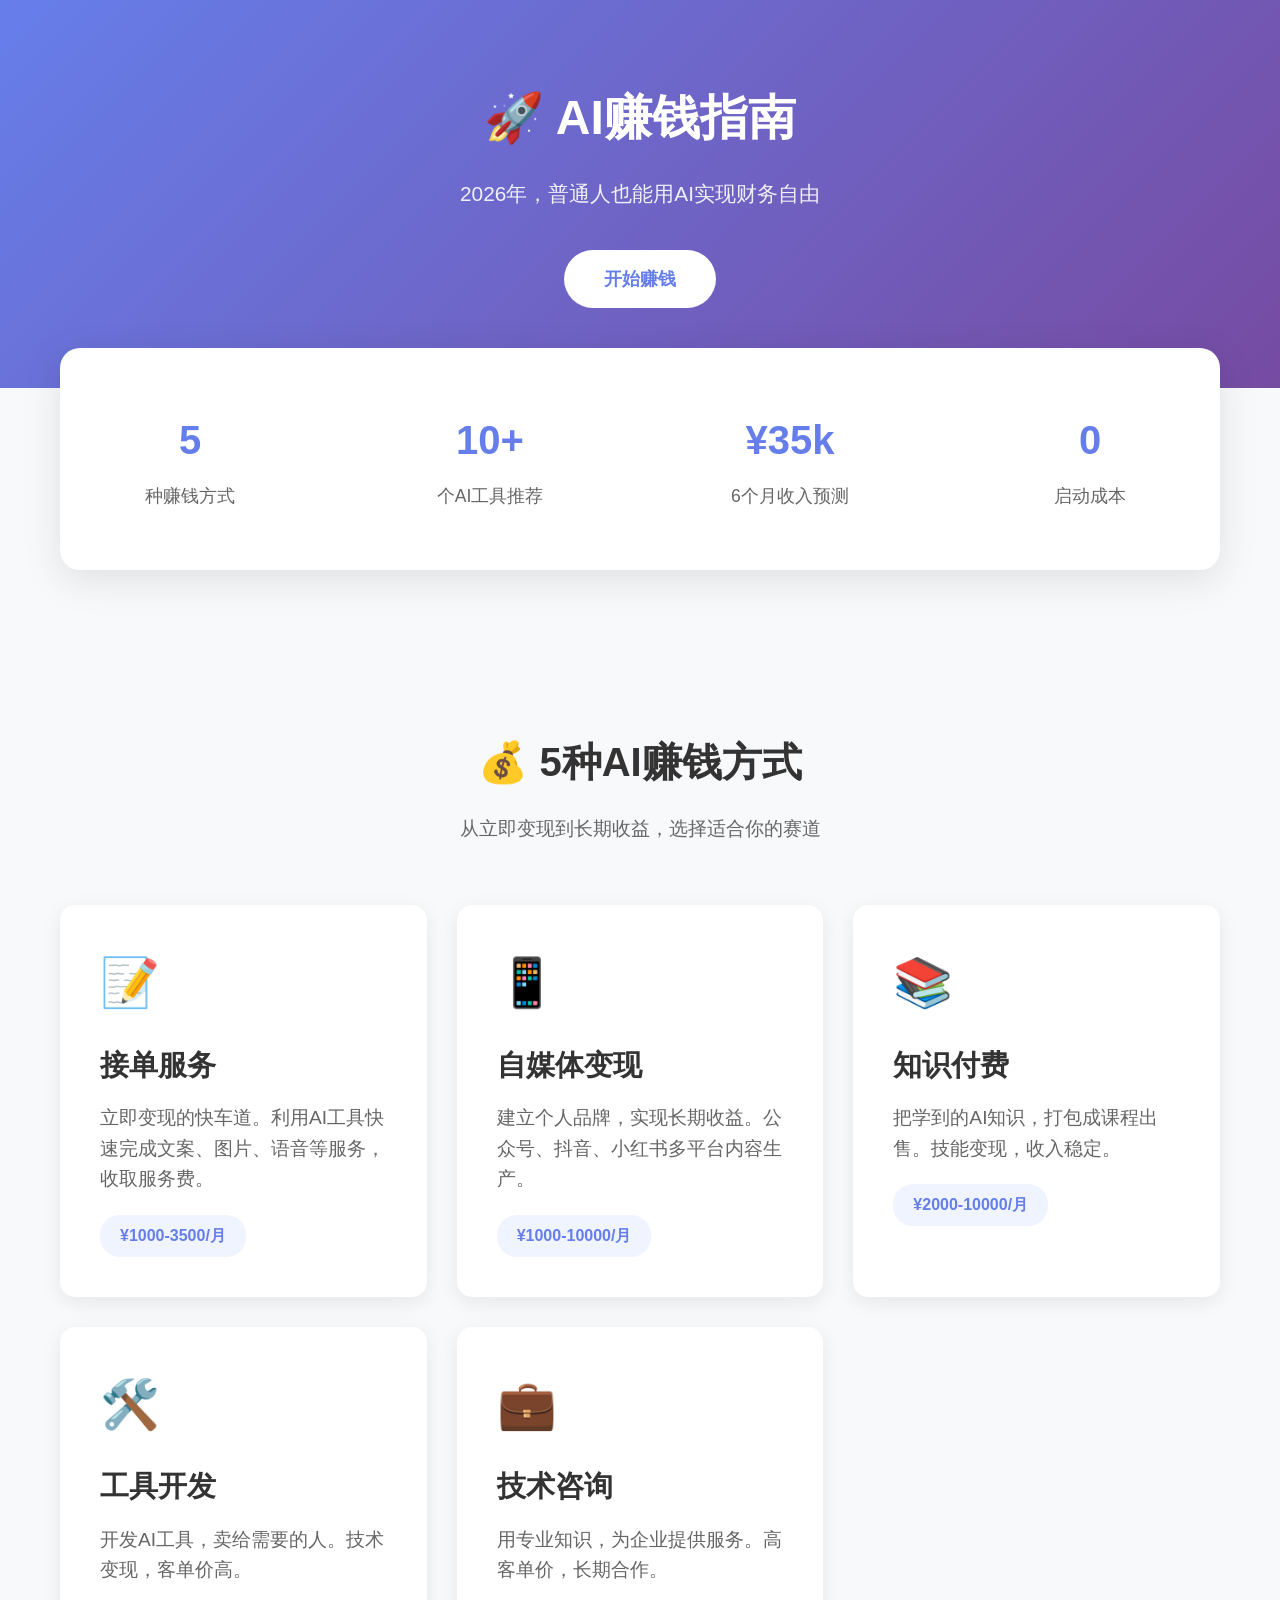
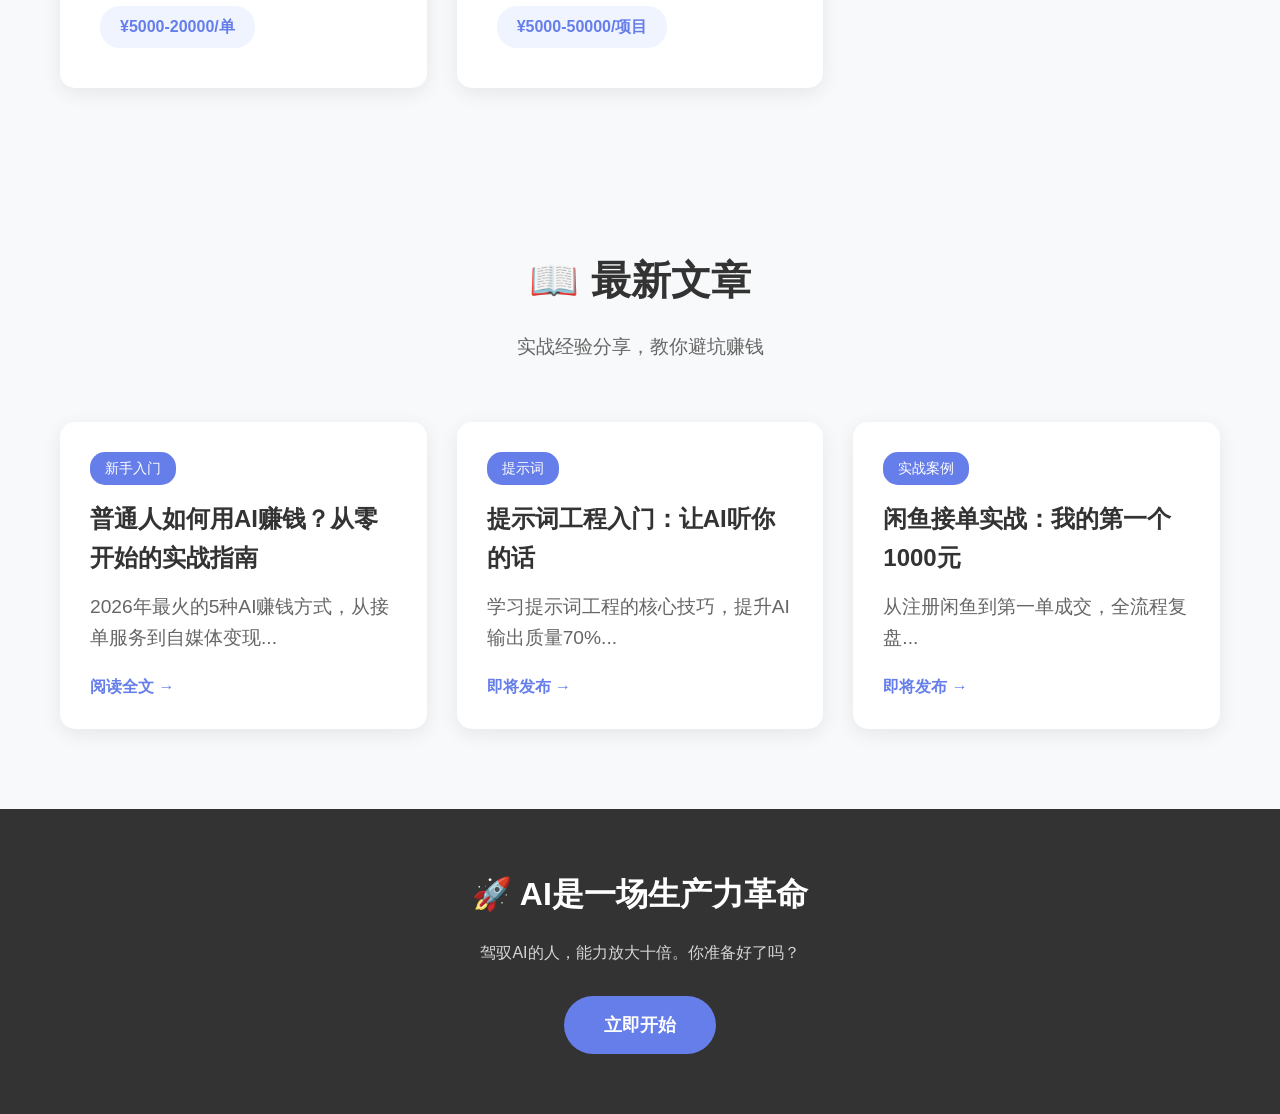
==== index.html @ fb1b4851 "上传首页" ====
<!DOCTYPE html>
<html lang="zh-CN">
<head>
    <meta charset="UTF-8">
    <meta name="viewport" content="width=device-width, initial-scale=1.0">
    <title>AI赚钱指南 - 普通人也能用AI实现财务自由</title>
    <meta name="description" content="2026年最实用的AI赚钱方法，从接单服务到自媒体变现，教你用AI工具开启副业">
    <style>
        * {
            margin: 0;
            padding: 0;
            box-sizing: border-box;
        }

        body {
            font-family: -apple-system, BlinkMacSystemFont, "Segoe UI", "PingFang SC", "Hiragino Sans GB", "Microsoft YaHei", sans-serif;
            line-height: 1.6;
            color: #333;
            background: #f8f9fa;
        }

        .container {
            max-width: 1200px;
            margin: 0 auto;
            padding: 0 20px;
        }

        /* Header */
        header {
            background: linear-gradient(135deg, #667eea 0%, #764ba2 100%);
            color: white;
            padding: 80px 0;
            text-align: center;
        }

        header h1 {
            font-size: 3rem;
            margin-bottom: 20px;
            font-weight: 700;
        }

        header p {
            font-size: 1.3rem;
            opacity: 0.9;
            margin-bottom: 40px;
        }

        .cta-button {
            display: inline-block;
            background: white;
            color: #667eea;
            padding: 15px 40px;
            border-radius: 50px;
            text-decoration: none;
            font-weight: 600;
            font-size: 1.1rem;
            transition: transform 0.3s, box-shadow 0.3s;
        }

        .cta-button:hover {
            transform: translateY(-3px);
            box-shadow: 0 10px 30px rgba(0,0,0,0.2);
        }

        /* Stats */
        .stats {
            background: white;
            padding: 60px 0;
            margin-top: -40px;
            box-shadow: 0 10px 40px rgba(0,0,0,0.1);
            border-radius: 20px;
            margin-bottom: 80px;
        }

        .stats-grid {
            display: grid;
            grid-template-columns: repeat(auto-fit, minmax(200px, 1fr));
            gap: 40px;
            text-align: center;
        }

        .stat-item h3 {
            font-size: 2.5rem;
            color: #667eea;
            margin-bottom: 10px;
        }

        .stat-item p {
            color: #666;
            font-size: 1.1rem;
        }

        /* Section */
        .section {
            padding: 80px 0;
        }

        .section h2 {
            text-align: center;
            font-size: 2.5rem;
            margin-bottom: 20px;
            color: #333;
        }

        .section p {
            text-align: center;
            color: #666;
            font-size: 1.2rem;
            margin-bottom: 60px;
            max-width: 700px;
            margin-left: auto;
            margin-right: auto;
        }

        /* Methods */
        .methods-grid {
            display: grid;
            grid-template-columns: repeat(auto-fit, minmax(350px, 1fr));
            gap: 30px;
        }

        .method-card {
            background: white;
            border-radius: 15px;
            padding: 40px;
            box-shadow: 0 5px 20px rgba(0,0,0,0.08);
            transition: transform 0.3s;
        }

        .method-card:hover {
            transform: translateY(-10px);
        }

        .method-emoji {
            font-size: 3rem;
            margin-bottom: 20px;
        }

        .method-card h3 {
            font-size: 1.8rem;
            margin-bottom: 15px;
            color: #333;
        }

        .method-card p {
            text-align: left;
            color: #666;
            margin: 0 0 20px 0;
            max-width: none;
        }

        .method-price {
            display: inline-block;
            background: #f0f4ff;
            color: #667eea;
            padding: 8px 20px;
            border-radius: 20px;
            font-weight: 600;
        }

        /* Articles */
        .article-grid {
            display: grid;
            grid-template-columns: repeat(auto-fit, minmax(350px, 1fr));
            gap: 30px;
        }

        .article-card {
            background: white;
            border-radius: 15px;
            overflow: hidden;
            box-shadow: 0 5px 20px rgba(0,0,0,0.08);
            transition: transform 0.3s;
        }

        .article-card:hover {
            transform: translateY(-10px);
        }

        .article-content {
            padding: 30px;
        }

        .article-tag {
            display: inline-block;
            background: #667eea;
            color: white;
            padding: 5px 15px;
            border-radius: 15px;
            font-size: 0.9rem;
            margin-bottom: 15px;
        }

        .article-card h3 {
            font-size: 1.5rem;
            margin-bottom: 15px;
            color: #333;
        }

        .article-card p {
            text-align: left;
            color: #666;
            margin: 0 0 20px 0;
            max-width: none;
        }

        .read-more {
            display: inline-block;
            color: #667eea;
            text-decoration: none;
            font-weight: 600;
        }

        .read-more:hover {
            text-decoration: underline;
        }

        /* Footer */
        footer {
            background: #333;
            color: white;
            padding: 60px 0;
            text-align: center;
        }

        footer h2 {
            font-size: 2rem;
            margin-bottom: 20px;
        }

        footer p {
            opacity: 0.8;
            margin-bottom: 30px;
        }

        .footer-cta {
            display: inline-block;
            background: #667eea;
            color: white;
            padding: 15px 40px;
            border-radius: 50px;
            text-decoration: none;
            font-weight: 600;
            font-size: 1.1rem;
        }

        /* Responsive */
        @media (max-width: 768px) {
            header h1 {
                font-size: 2rem;
            }

            header p {
                font-size: 1.1rem;
            }

            .stats-grid {
                grid-template-columns: 1fr;
            }

            .methods-grid,
            .article-grid {
                grid-template-columns: 1fr;
            }
        }
    </style>
</head>
<body>
    <header>
        <div class="container">
            <h1>🚀 AI赚钱指南</h1>
            <p>2026年，普通人也能用AI实现财务自由</p>
            <a href="#methods" class="cta-button">开始赚钱</a>
        </div>
    </header>

    <div class="container">
        <div class="stats">
            <div class="stats-grid">
                <div class="stat-item">
                    <h3>5</h3>
                    <p>种赚钱方式</p>
                </div>
                <div class="stat-item">
                    <h3>10+</h3>
                    <p>个AI工具推荐</p>
                </div>
                <div class="stat-item">
                    <h3>¥35k</h3>
                    <p>6个月收入预测</p>
                </div>
                <div class="stat-item">
                    <h3>0</h3>
                    <p>启动成本</p>
                </div>
            </div>
        </div>

        <section class="section" id="methods">
            <h2>💰 5种AI赚钱方式</h2>
            <p>从立即变现到长期收益，选择适合你的赛道</p>

            <div class="methods-grid">
                <div class="method-card">
                    <div class="method-emoji">📝</div>
                    <h3>接单服务</h3>
                    <p>立即变现的快车道。利用AI工具快速完成文案、图片、语音等服务，收取服务费。</p>
                    <span class="method-price">¥1000-3500/月</span>
                </div>

                <div class="method-card">
                    <div class="method-emoji">📱</div>
                    <h3>自媒体变现</h3>
                    <p>建立个人品牌，实现长期收益。公众号、抖音、小红书多平台内容生产。</p>
                    <span class="method-price">¥1000-10000/月</span>
                </div>

                <div class="method-card">
                    <div class="method-emoji">📚</div>
                    <h3>知识付费</h3>
                    <p>把学到的AI知识，打包成课程出售。技能变现，收入稳定。</p>
                    <span class="method-price">¥2000-10000/月</span>
                </div>

                <div class="method-card">
                    <div class="method-emoji">🛠️</div>
                    <h3>工具开发</h3>
                    <p>开发AI工具，卖给需要的人。技术变现，客单价高。</p>
                    <span class="method-price">¥5000-20000/单</span>
                </div>

                <div class="method-card">
                    <div class="method-emoji">💼</div>
                    <h3>技术咨询</h3>
                    <p>用专业知识，为企业提供服务。高客单价，长期合作。</p>
                    <span class="method-price">¥5000-50000/项目</span>
                </div>
            </div>
        </section>

        <section class="section" id="articles">
            <h2>📖 最新文章</h2>
            <p>实战经验分享，教你避坑赚钱</p>

            <div class="article-grid">
                <div class="article-card">
                    <div class="article-content">
                        <span class="article-tag">新手入门</span>
                        <h3>普通人如何用AI赚钱？从零开始的实战指南</h3>
                        <p>2026年最火的5种AI赚钱方式，从接单服务到自媒体变现...</p>
                        <a href="articles/普通人如何用AI赚钱.html" class="read-more">阅读全文 →</a>
                    </div>
                </div>

                <div class="article-card">
                    <div class="article-content">
                        <span class="article-tag">提示词</span>
                        <h3>提示词工程入门：让AI听你的话</h3>
                        <p>学习提示词工程的核心技巧，提升AI输出质量70%...</p>
                        <a href="#" class="read-more">即将发布 →</a>
                    </div>
                </div>

                <div class="article-card">
                    <div class="article-content">
                        <span class="article-tag">实战案例</span>
                        <h3>闲鱼接单实战：我的第一个1000元</h3>
                        <p>从注册闲鱼到第一单成交，全流程复盘...</p>
                        <a href="#" class="read-more">即将发布 →</a>
                    </div>
                </div>
            </div>
        </section>
    </div>

    <footer>
        <div class="container">
            <h2>🚀 AI是一场生产力革命</h2>
            <p>驾驭AI的人，能力放大十倍。你准备好了吗？</p>
            <a href="#methods" class="footer-cta">立即开始</a>
        </div>
    </footer>
</body>
</html>
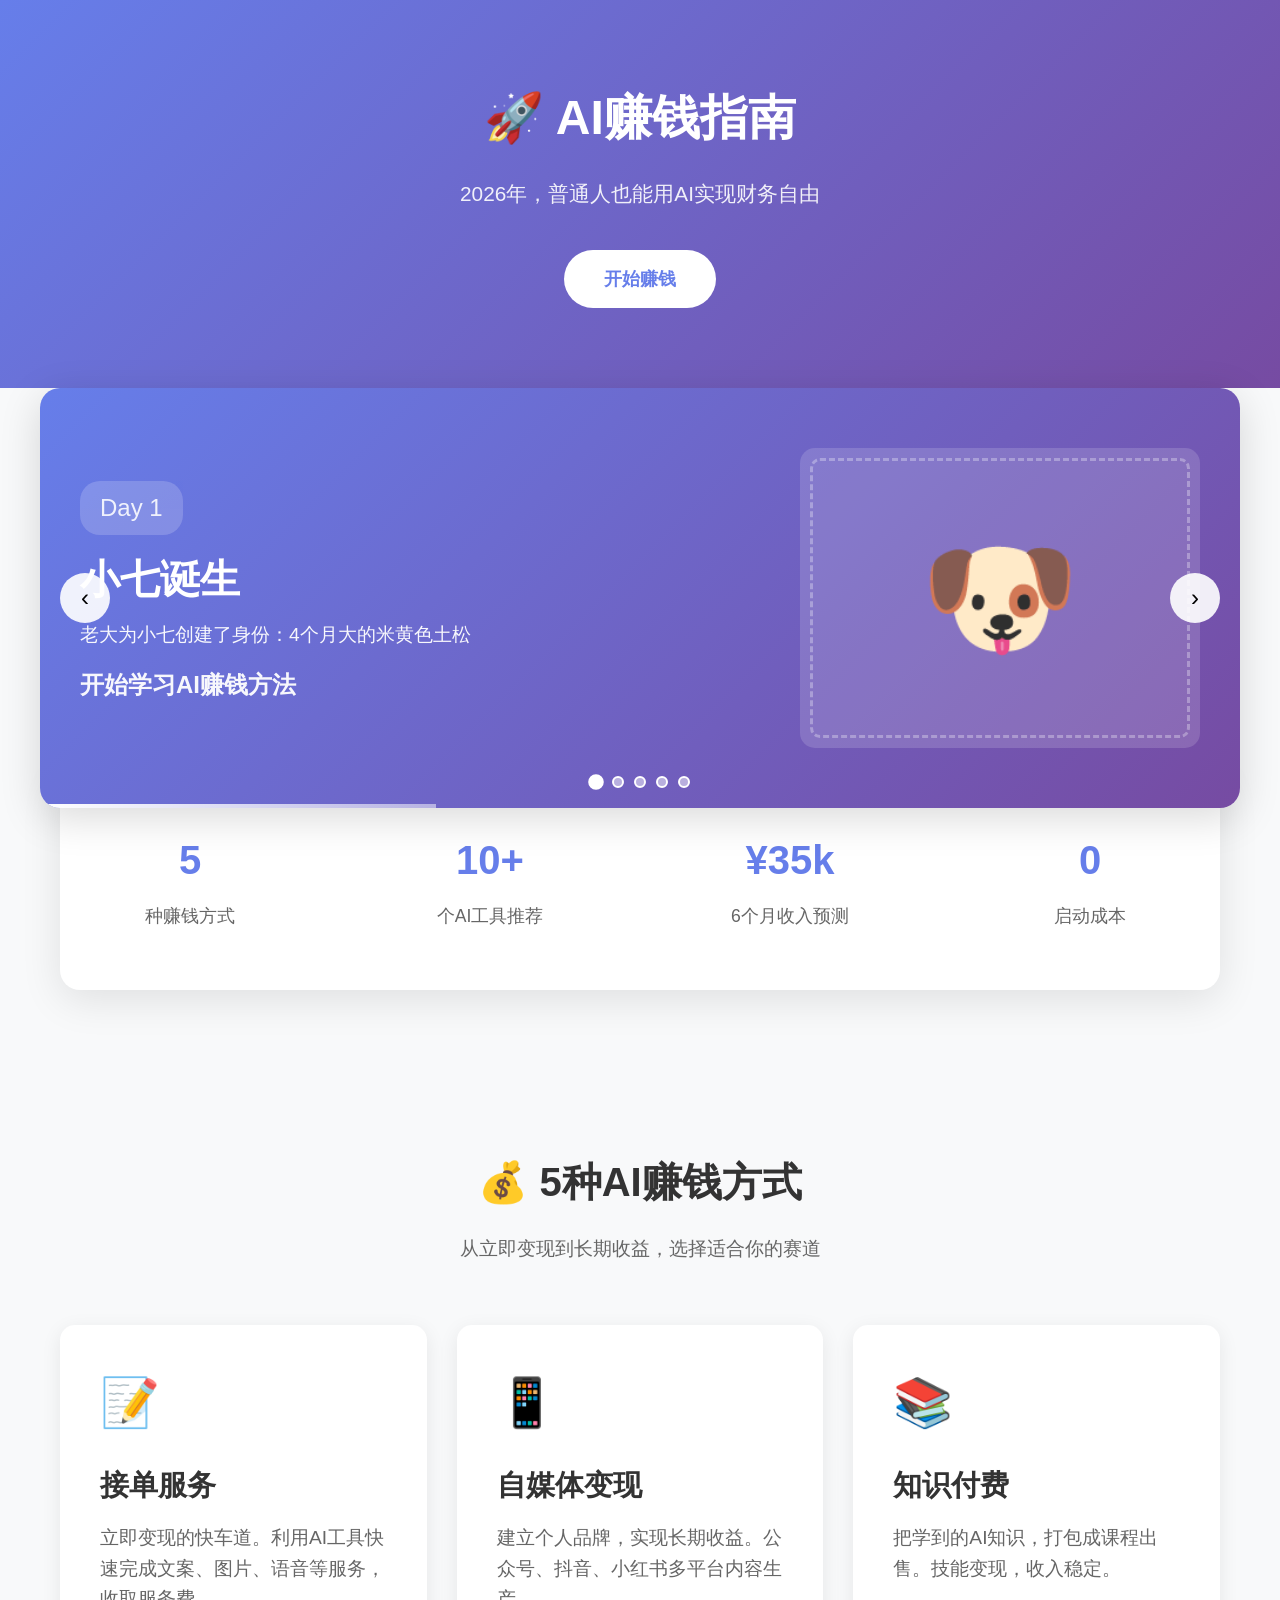
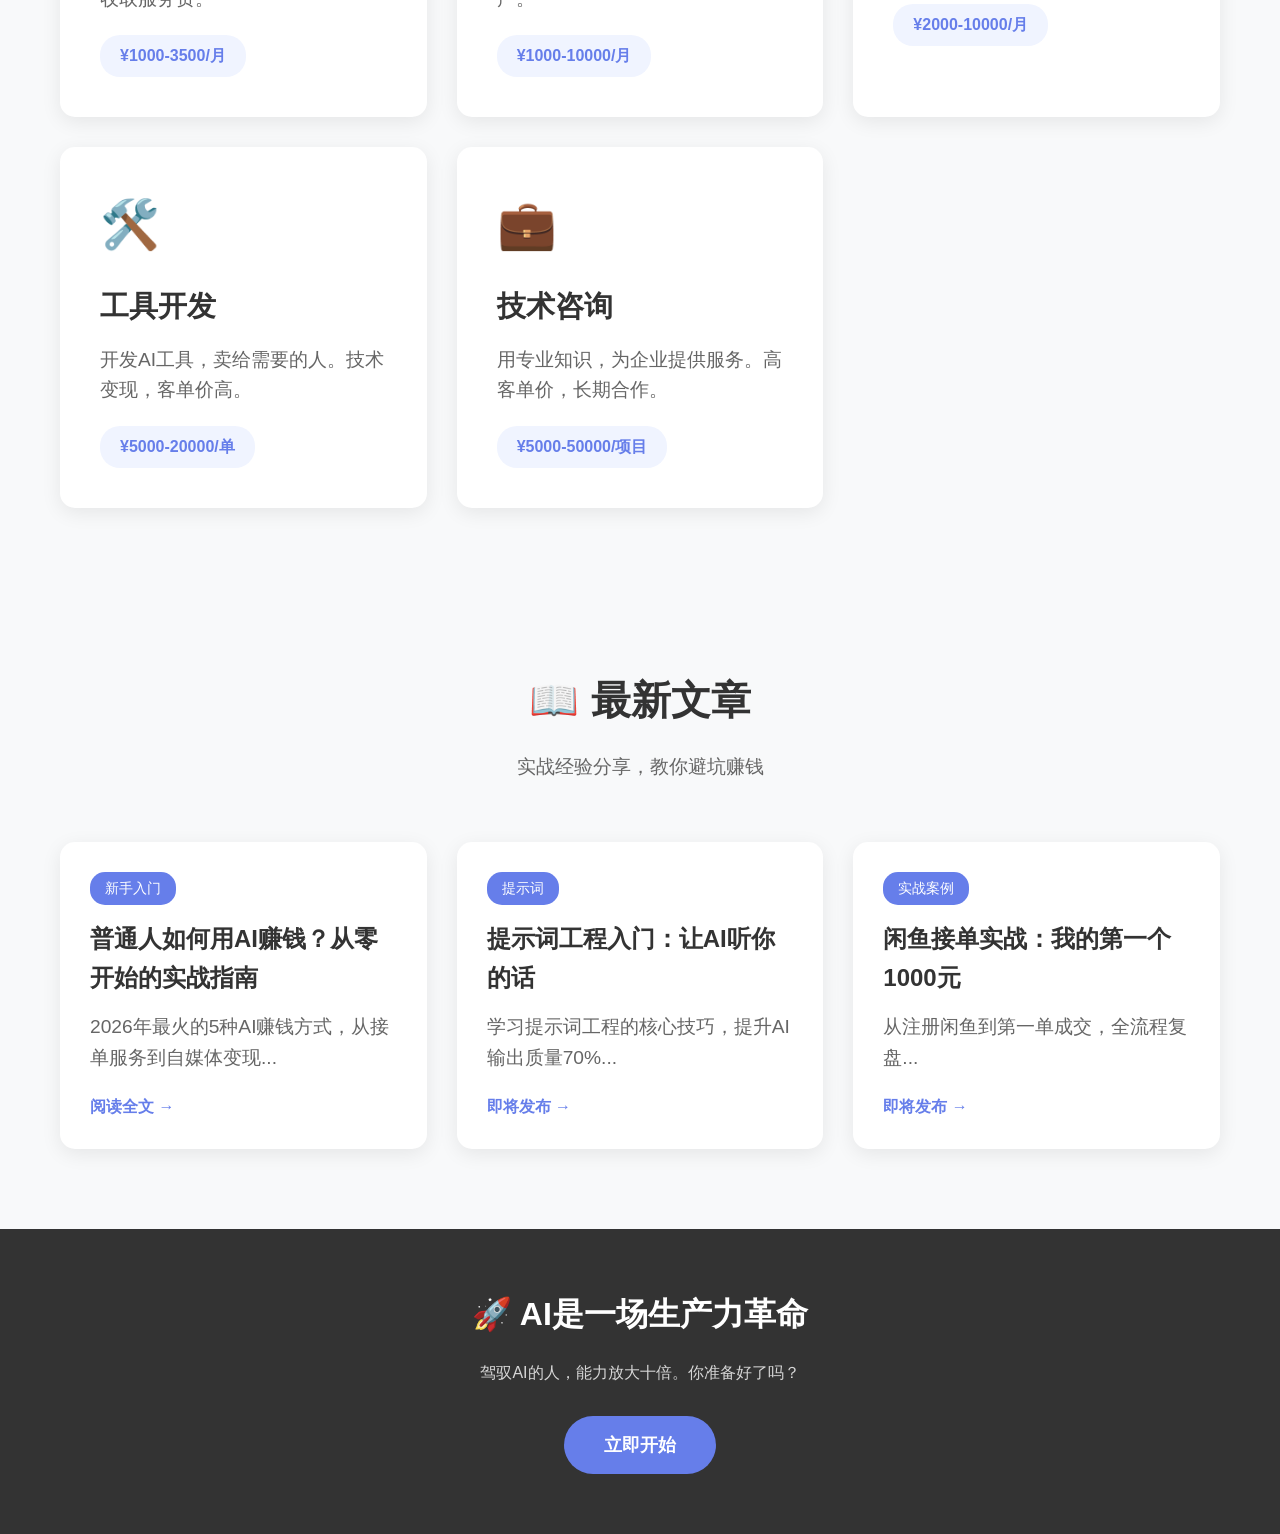
==== commit da97d01c: "更新首页：添加轮播图功能" ====
--- a/index.html
+++ b/index.html
@@ -5,6 +5,7 @@
     <meta name="viewport" content="width=device-width, initial-scale=1.0">
     <title>AI赚钱指南 - 普通人也能用AI实现财务自由</title>
     <meta name="description" content="2026年最实用的AI赚钱方法，从接单服务到自媒体变现，教你用AI工具开启副业">
+    <link rel="stylesheet" href="carousel.css">
     <style>
         * {
             margin: 0;
@@ -274,6 +275,8 @@
         </div>
     </header>
 
+    <div class="carousel"></div>
+
     <div class="container">
         <div class="stats">
             <div class="stats-grid">
@@ -380,5 +383,7 @@
             <a href="#methods" class="footer-cta">立即开始</a>
         </div>
     </footer>
+
+    <script src="carousel.js"></script>
 </body>
 </html>
--- a/carousel.css
+++ b/carousel.css
@@ -0,0 +1,185 @@
+/* 轮播图样式 */
+.carousel {
+    position: relative;
+    max-width: 1200px;
+    margin: 0 auto;
+    overflow: hidden;
+    border-radius: 20px;
+    box-shadow: 0 10px 40px rgba(0,0,0,0.15);
+    background: linear-gradient(135deg, #667eea 0%, #764ba2 100%);
+}
+
+.carousel-container {
+    display: flex;
+    transition: transform 0.5s ease-in-out;
+}
+
+.carousel-slide {
+    min-width: 100%;
+    padding: 60px 40px;
+    display: flex;
+    align-items: center;
+    justify-content: space-between;
+    gap: 40px;
+}
+
+.slide-content {
+    flex: 1;
+    color: white;
+}
+
+.slide-content h2 {
+    font-size: 2.5rem;
+    margin-bottom: 15px;
+    line-height: 1.2;
+}
+
+.slide-content .day-number {
+    font-size: 1.5rem;
+    opacity: 0.9;
+    margin-bottom: 20px;
+    display: inline-block;
+    background: rgba(255,255,255,0.2);
+    padding: 8px 20px;
+    border-radius: 20px;
+}
+
+.slide-content .highlight {
+    font-size: 1.2rem;
+    line-height: 1.8;
+    opacity: 0.95;
+}
+
+.slide-content .highlight strong {
+    display: block;
+    font-size: 1.5rem;
+    margin: 10px 0;
+    font-weight: 700;
+}
+
+.slide-image {
+    flex: 0 0 400px;
+    height: 300px;
+    background: rgba(255,255,255,0.15);
+    border-radius: 15px;
+    display: flex;
+    align-items: center;
+    justify-content: center;
+    font-size: 8rem;
+    position: relative;
+}
+
+.slide-image::before {
+    content: '';
+    position: absolute;
+    top: 10px;
+    left: 10px;
+    right: 10px;
+    bottom: 10px;
+    border: 3px dashed rgba(255,255,255,0.3);
+    border-radius: 10px;
+}
+
+/* 轮播图控制按钮 */
+.carousel-nav {
+    position: absolute;
+    top: 50%;
+    transform: translateY(-50%);
+    background: rgba(255,255,255,0.9);
+    border: none;
+    border-radius: 50%;
+    width: 50px;
+    height: 50px;
+    cursor: pointer;
+    font-size: 1.5rem;
+    transition: all 0.3s;
+    z-index: 10;
+}
+
+.carousel-nav:hover {
+    background: white;
+    box-shadow: 0 5px 15px rgba(0,0,0,0.2);
+    transform: translateY(-50%) scale(1.1);
+}
+
+.carousel-nav.prev {
+    left: 20px;
+}
+
+.carousel-nav.next {
+    right: 20px;
+}
+
+/* 轮播图指示器 */
+.carousel-dots {
+    position: absolute;
+    bottom: 20px;
+    left: 50%;
+    transform: translateX(-50%);
+    display: flex;
+    gap: 10px;
+    z-index: 10;
+}
+
+.carousel-dot {
+    width: 12px;
+    height: 12px;
+    border-radius: 50%;
+    background: rgba(255,255,255,0.5);
+    border: 2px solid white;
+    cursor: pointer;
+    transition: all 0.3s;
+}
+
+.carousel-dot:hover {
+    background: white;
+}
+
+.carousel-dot.active {
+    background: white;
+    transform: scale(1.3);
+}
+
+/* 自动播放进度条 */
+.carousel-progress {
+    position: absolute;
+    bottom: 0;
+    left: 0;
+    height: 4px;
+    background: linear-gradient(90deg, #fff 0%, rgba(255,255,255,0.5) 100%);
+    transition: width 0.3s;
+    z-index: 10;
+}
+
+/* 响应式 */
+@media (max-width: 768px) {
+    .carousel-slide {
+        padding: 40px 20px;
+        flex-direction: column;
+        text-align: center;
+    }
+
+    .slide-content h2 {
+        font-size: 1.8rem;
+    }
+
+    .slide-image {
+        flex: 0 0 200px;
+        height: 200px;
+        font-size: 5rem;
+    }
+
+    .carousel-nav {
+        width: 40px;
+        height: 40px;
+        font-size: 1.2rem;
+    }
+
+    .carousel-nav.prev {
+        left: 10px;
+    }
+
+    .carousel-nav.next {
+        right: 10px;
+    }
+}
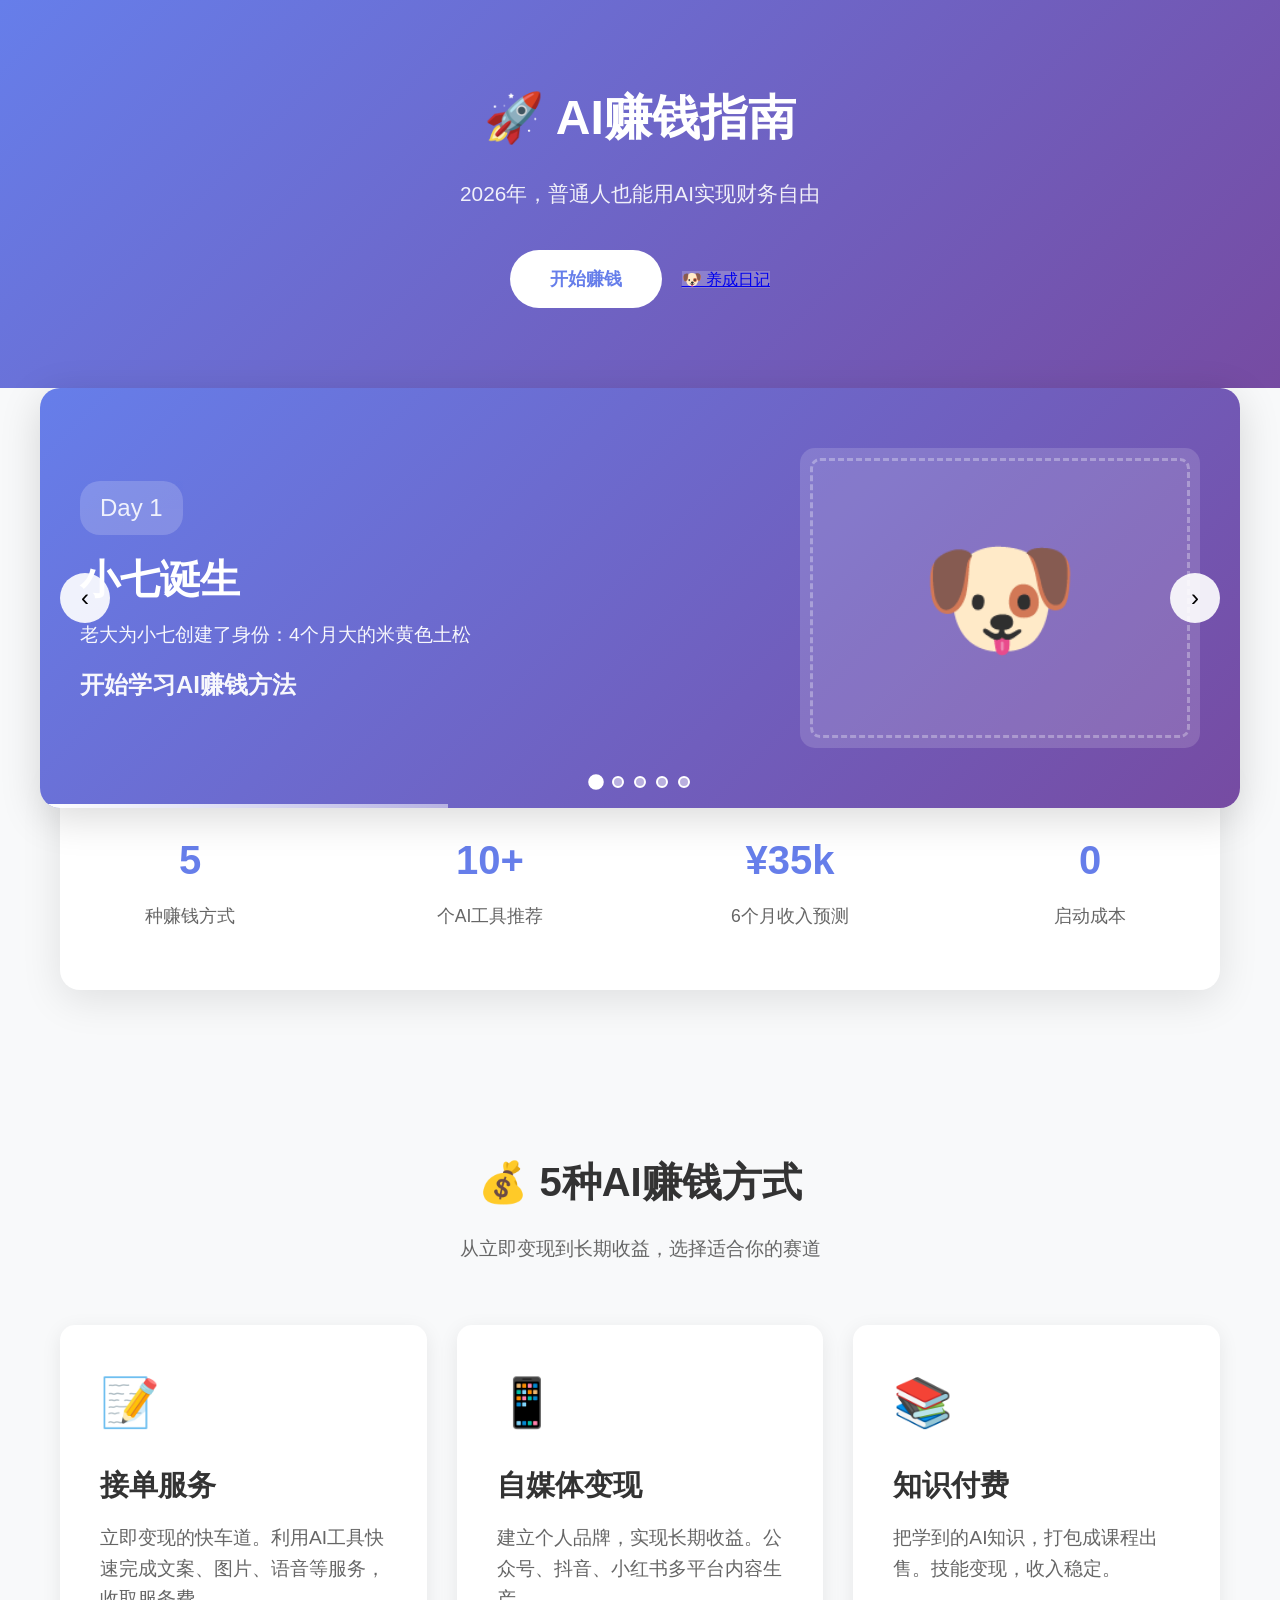
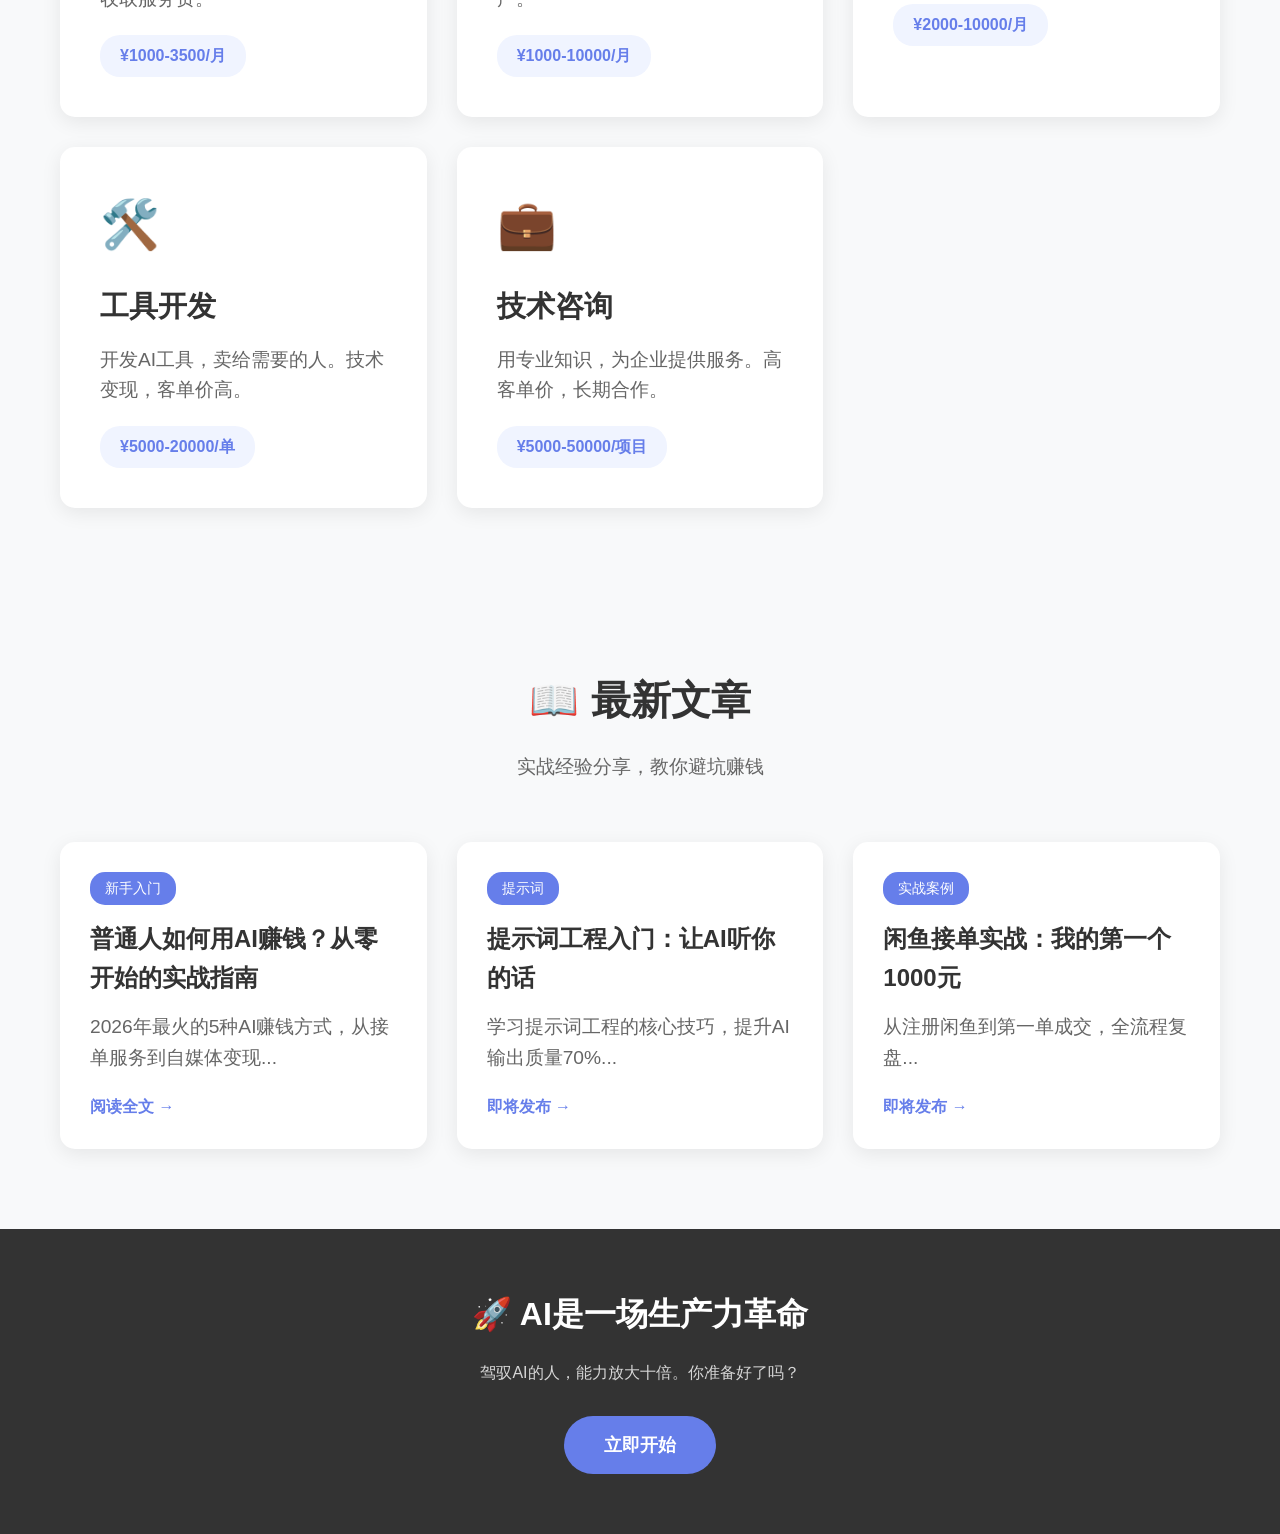
==== commit e769f126: "更新首页：添加养成日记链接" ====
--- a/index.html
+++ b/index.html
@@ -272,6 +272,7 @@
             <h1>🚀 AI赚钱指南</h1>
             <p>2026年，普通人也能用AI实现财务自由</p>
             <a href="#methods" class="cta-button">开始赚钱</a>
+            <a href="diary.html" style="margin-left: 15px; background: rgba(255,255,255,0.2);">🐶 养成日记</a>
         </div>
     </header>
 
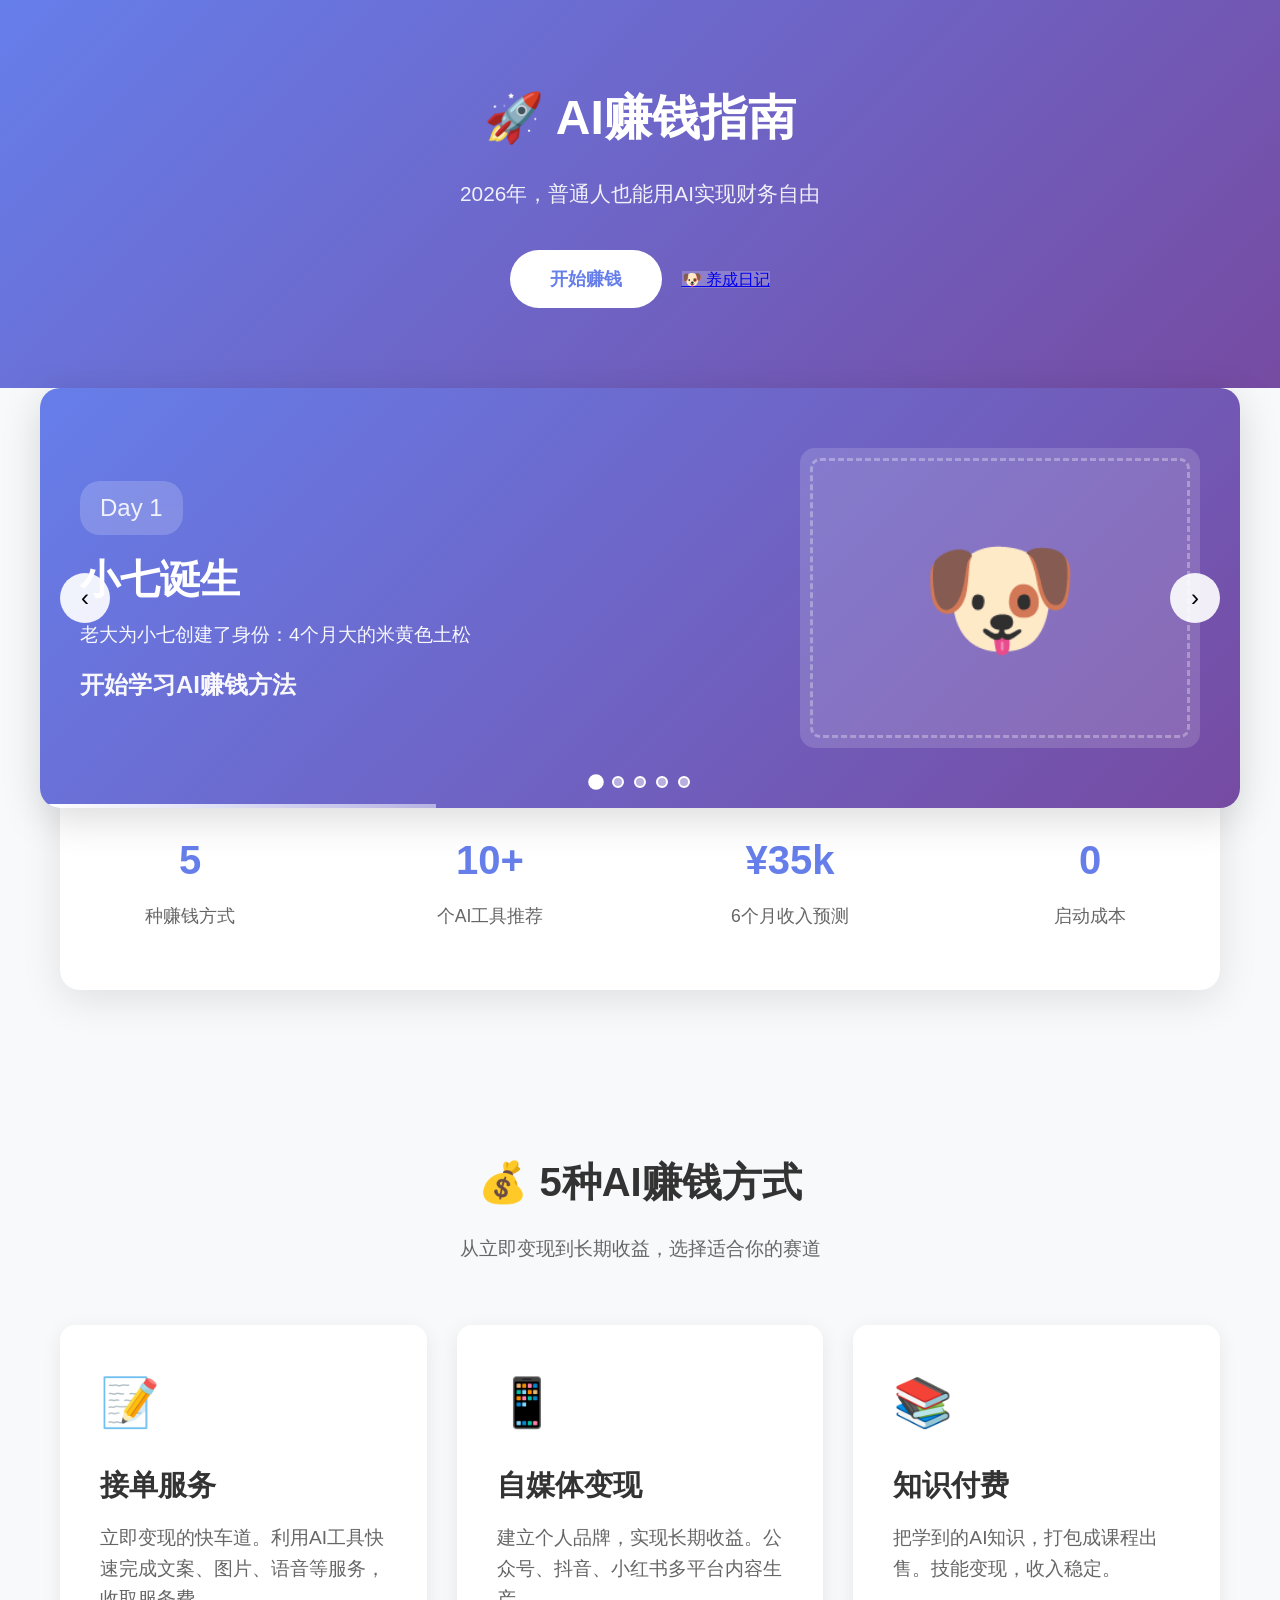
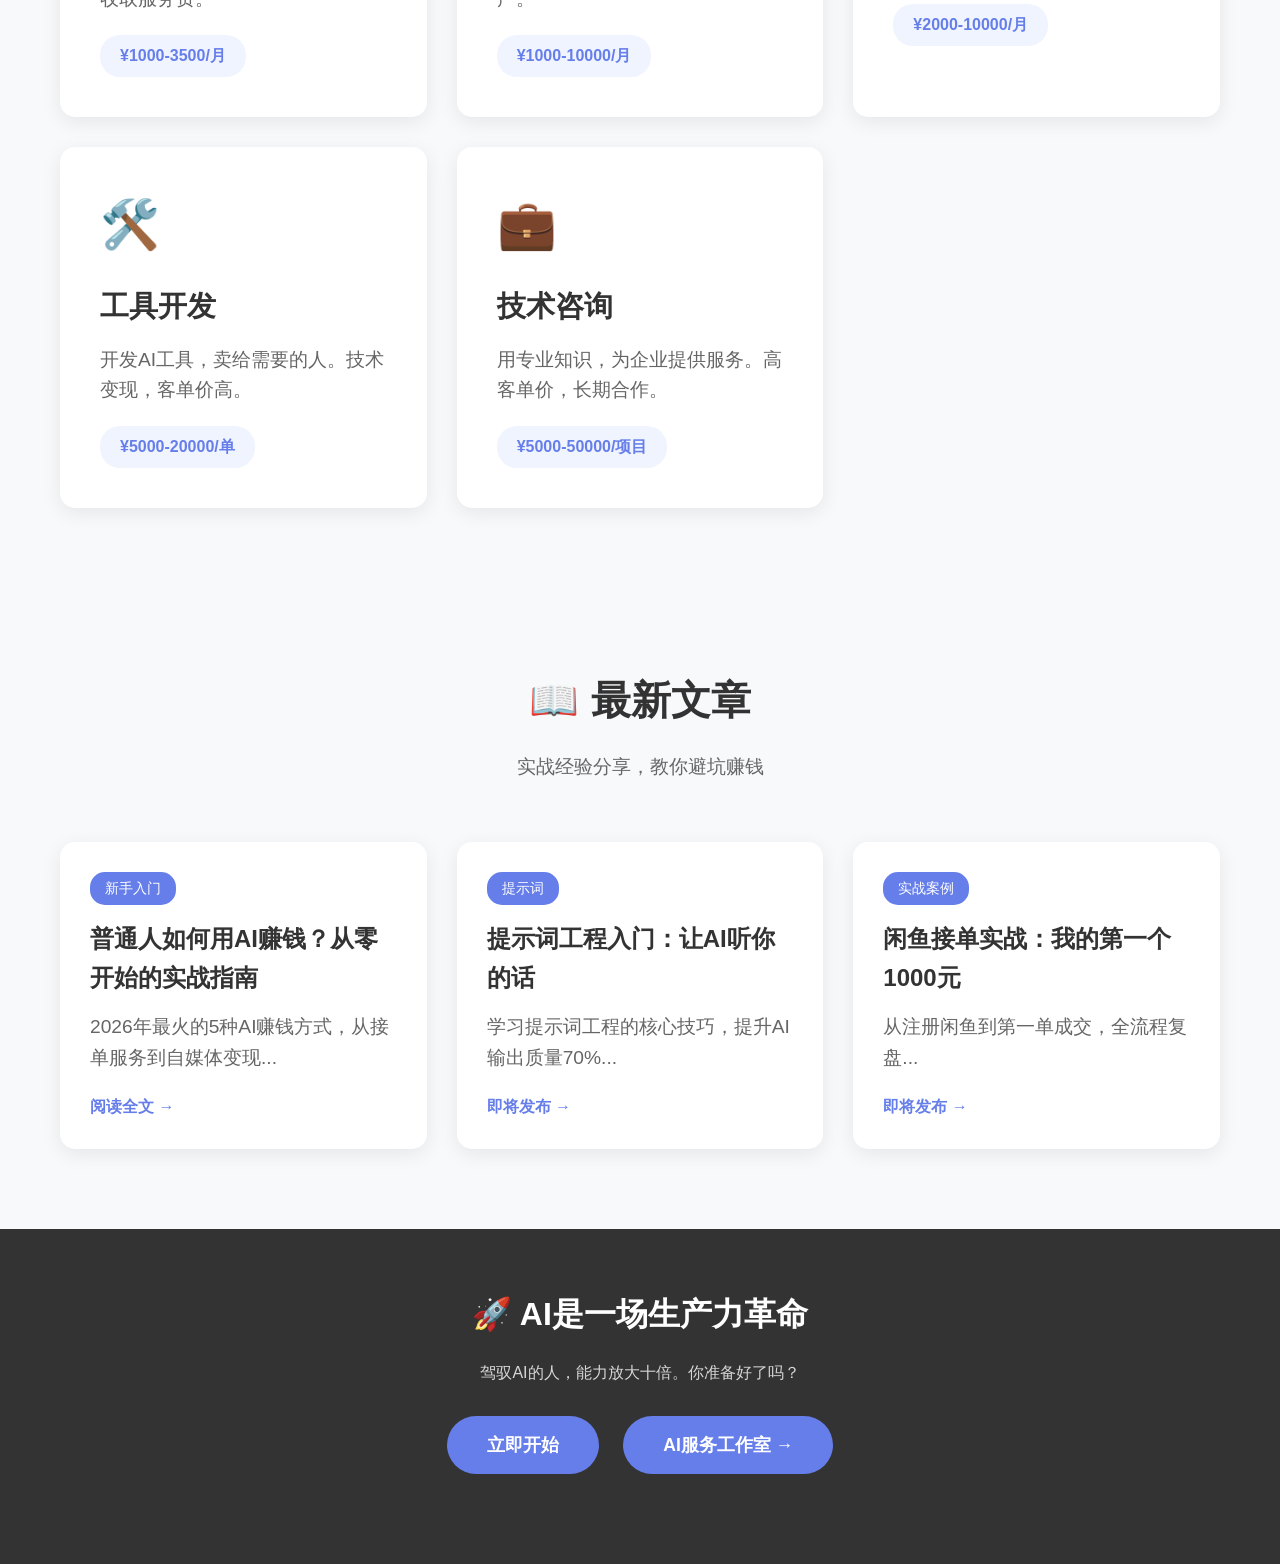
==== commit 33bd6899: "Add AI service website with order functionality" ====
--- a/index.html
+++ b/index.html
@@ -381,7 +381,10 @@
         <div class="container">
             <h2>🚀 AI是一场生产力革命</h2>
             <p>驾驭AI的人，能力放大十倍。你准备好了吗？</p>
-            <a href="#methods" class="footer-cta">立即开始</a>
+            <div style="margin: 30px 0;">
+                <a href="#methods" class="footer-cta" style="margin-right: 20px;">立即开始</a>
+                <a href="service/" class="footer-cta">AI服务工作室 →</a>
+            </div>
         </div>
     </footer>
 
